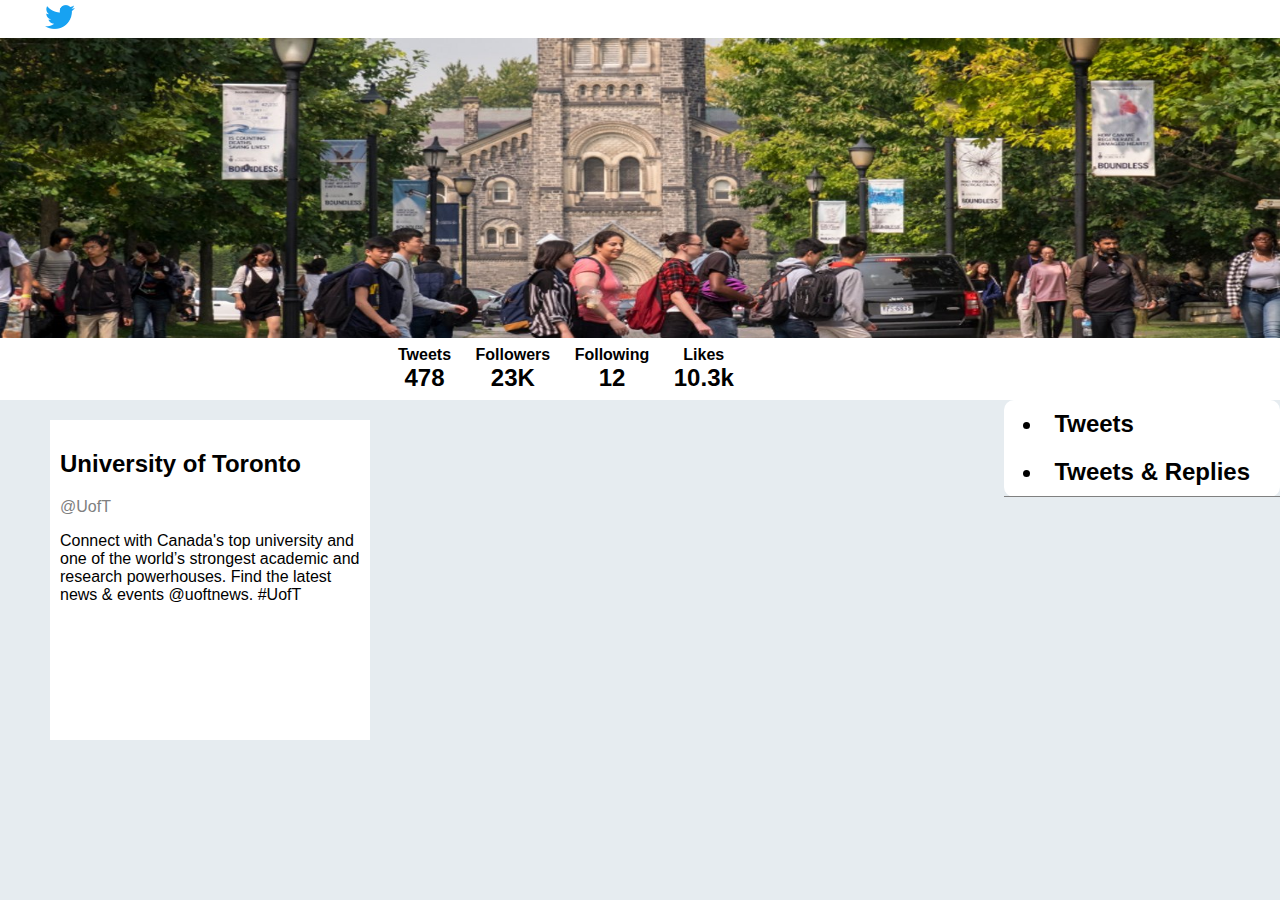
==== exercise 1/e1.html @ 3959eb24 "working on exercise 1" ====
<!DOCTYPE html>
<html lang="en">
 
 <head>
 	<meta charset="utf-8">
    <title>Exercise 1: Twitter Layout</title>
    <link rel="stylesheet" type="text/css" href="e1_style.css">
 </head>

 <body>
 	
 	<!-- The header -->
 	<div id="header">
 		<!-- Twitter logo goes in here -->
 		<img class = "birdLogo" src = "bird.png"/>
 	</div>

	<!-- The big banner image -->
 	<div id="banner"> <!-- Just holds the banner image, don't need to style this div. -->
		<img class = "bannerPic" src = "uoft_banner.jpeg"/>
 		<!-- Banner image goes in here -->
 		

 	</div>

 	<div id="profileStats">
 		<ul>
 			<!-- Style the list element: Label and number -->
			 <li>Tweets<br><span class="profileStatsNumber">478</span></li>
			 <li>Followers<br><span class="profileStatsNumber">23K</span></li>
			 <li>Following<br><span class="profileStatsNumber">12</span></li>
			 <li>Likes<br><span class="profileStatsNumber">10.3k</span></li>

 			<!-- Add the rest of the stats below -->


 		</ul>
 	</div>

 	<!-- The Profile Info Section -->
 	<div id="profileInfo">
 		<h2>University of Toronto</h2>
 		<p class="grey">@UofT</p>
 		<p>
 			Connect with Canada's top university and one of the world’s strongest academic and research powerhouses. Find the latest news & events @uoftnews. #UofT
		</p>
 	</div>


 	<!-- The Timeline Section -->
 	<div id='timeline'>

 		<div class='timelineHeader'>
 			<ul>
	 			<li><a href="">Tweets</a></li>
	 			<li><a href="">Tweets & Replies</a></li>
 			</ul>
 		</div>

 		<!-- First tweet -->
 		<div class='tweet'>
 			<!-- Put the tweet icon and content in this div.
 			You should have two divs inside this div: one that is a container for the tweet icon,
 			and one that has the content of the tweet.
 			Remember to look in the starter CSS for appropriate class names that 
 			match these descriptions. -->


 		</div>

 		<!-- Second tweet -->
 		<div class='tweet'>
 			<!-- Reuse all of the tweet classes from the one above, 
 			and just change the content of the tweet. -->


 		</div>

		<!-- Add your own tweet below -->





 	</div>
 </body>
</html>
---- exercise 1/e1_style.css ----
/*** Exercise 1: Twitter CSS ***/

/*
#### You should not have to change the given property values. ###
*/

/*** Completed body style below ***/
body {
	background-color: #e6ecf0;
	margin: 0;
	font-family: "Helvetica Neue", Helvetica, sans-serif;
}

/*** Removes default style from links ***/
a {
 	text-decoration: none;
 	color: black;
}

/***********************************************
********** Add to the selectors below **********
************************************************/

/* You only need to add where it says "Add properties below" */


/*** Header and banner styles below ***/

#header {
	padding: 5px;
	background-color: white;
	
}

.birdLogo {
	/* Add properties below */
	width: 30px;
	margin-left: 40px;
}

.bannerPic {
	display: block;
	width: 100%;
	
	/* Add properties below */
	height: 300px;
}


/*** Profile Statistics Bar styles below ***/

#profileStats {
	padding: 5px;
	background-color: white;
}

#profileStats ul {
	margin: 0px;
	padding: 3px;
	
	/* Add properties below */
	margin-left: 390px;
}

#profileStats ul li {
	margin-right: 20px;
	font-weight: bold;
	list-style: none; /* Gets rid of list bullet points */
	text-align: center;

	/* Add a proper display property: We want the stats to have 
	a height, but also appear side-by-side */

	display: inline-block;
		
}

.profileStatsNumber {
	display: block;
	
	/* Add properties below */
	font-size: 1.5em;
}


/*** Profile info box styles below ***/

#profileInfo {
	background-color: white;
	padding: 10px;
	
	/* Add properties below */
	float: left;
	margin: 20px 0 0 50px;
	width: 300px;
	min-height: 300px;
}


/*** Timeline styles below ***/

#timeline {
	border-radius: 10px;
	background-color: white;

	/* Add properties below */
	float: right;
}

.timelineHeader {
	border-bottom: 1px solid grey;
}

.timelineHeader ul {
	margin: 0px;
}

.timelineHeader ul li {
	padding: 10px;
	margin-right: 20px;
	font-size: 150%;
	font-weight: bold;

	/* Add properties below */
	

}


/*** Tweet styles below ***/

.tweet {
	background-color: white;
	
	/* Add properties below */

}

/* For the div that holds the tweet icon */
.tweetIconContainer {

	/* Add properties below */

}

.tweetIcon {

	/* Add properties below */

}

.tweetContent {
	margin: 0px;

	/* Add properties below */

}

/* For pictures inside tweets (like the Robarts pic) */
.tweetContentPicture {
	/* Add properties below */
	
}


/* Style the big profile picture circle here. */
#bigProfilePicCircle {
	/* Add properties below */

}


/** Some font color classes for you to use. **/
.grey {
	color: grey;
}


.hashtag {
	color: #5088e9;
}
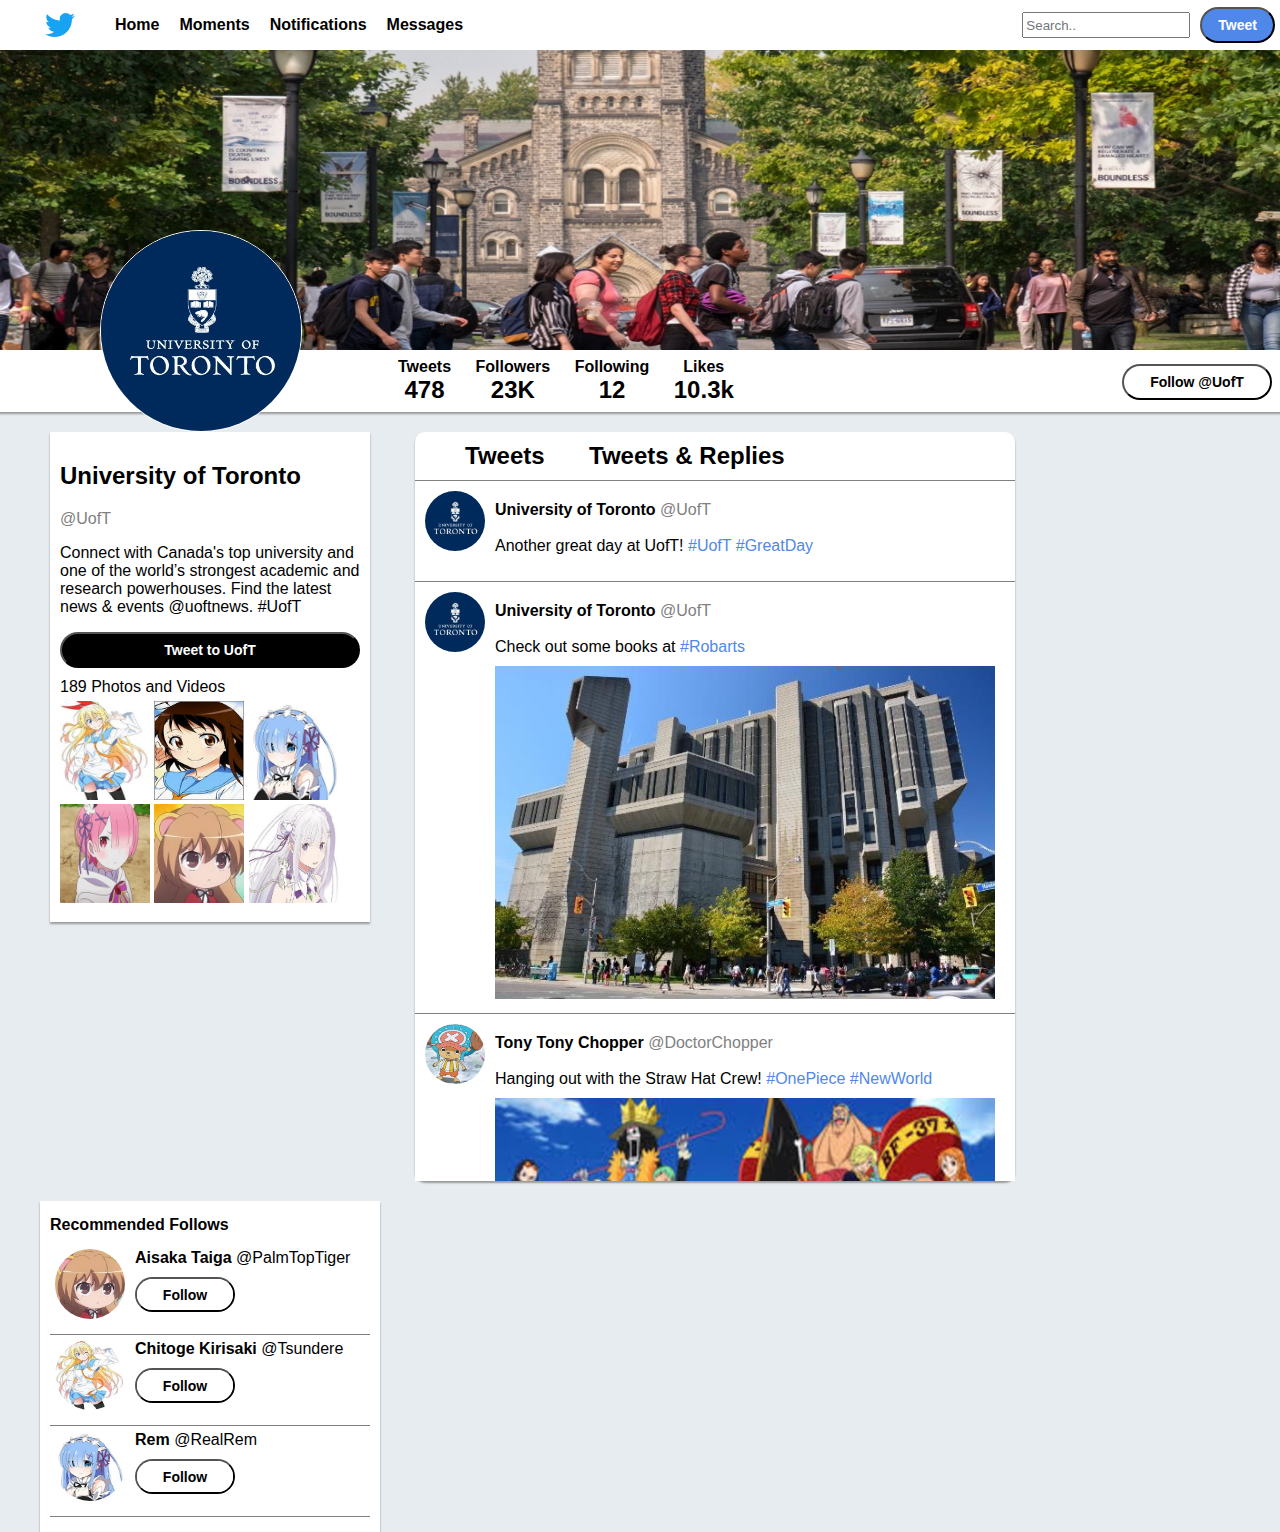
==== commit e13938bc: "finished exercise 1" ====
--- a/exercise 1/e1.html
+++ b/exercise 1/e1.html
@@ -8,19 +8,27 @@
  </head>
 
  <body>
- 	
+	<img src = "uoft.jpg" id = "bigProfilePicCircle">
  	<!-- The header -->
  	<div id="header">
- 		<!-- Twitter logo goes in here -->
- 		<img class = "birdLogo" src = "bird.png"/>
+		 <!-- Twitter logo goes in here -->
+
+		<img class = "birdLogo" src = "bird.png"/>
+		<a href=""> Home </a>
+		<a href=""> Moments </a>
+		<a href=""> Notifications </a>
+		<a href=""> Messages </a>
+		 
+		 <input type="text" class = "tweetSearch" placeholder="Search..">
+		 <button class = "tweetButton">Tweet</button>
+
+
  	</div>
 
 	<!-- The big banner image -->
  	<div id="banner"> <!-- Just holds the banner image, don't need to style this div. -->
 		<img class = "bannerPic" src = "uoft_banner.jpeg"/>
  		<!-- Banner image goes in here -->
- 		
-
  	</div>
 
  	<div id="profileStats">
@@ -32,9 +40,10 @@
 			 <li>Likes<br><span class="profileStatsNumber">10.3k</span></li>
 
  			<!-- Add the rest of the stats below -->
+			 <button>Follow @UofT</button> 
 
-
- 		</ul>
+		</ul>
+		
  	</div>
 
  	<!-- The Profile Info Section -->
@@ -44,6 +53,17 @@
  		<p>
  			Connect with Canada's top university and one of the world’s strongest academic and research powerhouses. Find the latest news & events @uoftnews. #UofT
 		</p>
+		<button class = "profileInfoButton">Tweet to UofT</button>
+
+		<div class = "info">189 Photos and Videos</div>
+		<div class = "infoPhotos">
+			<img src = "extra/chitoge.jpeg">
+			<img src = "extra/onodera.jpeg">
+			<img src = "extra/rem.jpeg">
+			<img src = "extra/ram.jpeg">
+			<img src = "extra/taiga.jpeg">
+			<img src = "extra/emilia.jpeg">
+		</div>
  	</div>
 
 
@@ -56,7 +76,7 @@
 	 			<li><a href="">Tweets & Replies</a></li>
  			</ul>
  		</div>
-
+		 <div class = "scroll">
  		<!-- First tweet -->
  		<div class='tweet'>
  			<!-- Put the tweet icon and content in this div.
@@ -64,24 +84,82 @@
  			and one that has the content of the tweet.
  			Remember to look in the starter CSS for appropriate class names that 
  			match these descriptions. -->
+			<div class = "tweetIconContainer">
+				<img class = "tweetIcon" src = "uoft.jpg"/>
+			</div>
+			<div class = "tweetContent">
+				<strong> University of Toronto </strong> <span class = "grey">@UofT</span>
+				<br><br> Another great day at UofT! <span class = "hashtag">#UofT #GreatDay</span>
 
-
+			</div>
  		</div>
 
  		<!-- Second tweet -->
  		<div class='tweet'>
  			<!-- Reuse all of the tweet classes from the one above, 
  			and just change the content of the tweet. -->
-
+			 <div class = "tweetIconContainer">
+					<img class = "tweetIcon" src = "uoft.jpg"/>
+			</div>
+			<div class = "tweetContent">
+				<strong> University of Toronto </strong> <span class = "grey">@UofT</span>
+				<br><br> Check out some books at <span class = "hashtag">#Robarts</span>
+				<img src = "robarts.jpg" class = "tweetContentPicture">
+			</div>
 
  		</div>
 
 		<!-- Add your own tweet below -->
-
-
-
-
-
- 	</div>
+		<div class='tweet'>
+				<!-- Reuse all of the tweet classes from the one above, 
+				and just change the content of the tweet. -->
+			<div class = "tweetIconContainer">
+					<img class = "tweetIcon" src = "extra/chopper.jpeg"/>
+			</div>
+			<div class = "tweetContent">
+				<strong> Tony Tony Chopper   </strong> <span class = "grey">@DoctorChopper</span>
+				<br><br> Hanging out with the Straw Hat Crew! <span class = "hashtag">#OnePiece #NewWorld</span>
+				<img src = "extra/onepiece.jpg" class = "tweetContentPicture">
+			</div>
+		</div>
+	</div>
+	 </div>
+	 <div class = "extra">
+		 <div class = "extraBox">
+			<Strong> Recommended Follows </Strong>
+			<div class = "space"></div>
+			<div class = "whoToFollow">
+				<div class = "right">
+					<img class = "followImg" src = "extra/taiga.jpeg">
+				</div>
+				<div>
+					<Strong>Aisaka Taiga</Strong> @PalmTopTiger
+				</div>
+				<div class = "space"></div>
+				<button class = "followButton">Follow</button>
+			</div>
+			<div class = "whoToFollow">
+					<div class = "right">
+						<img class = "followImg" src = "extra/chitoge.jpeg">
+					</div>
+					<div>
+						<Strong>Chitoge Kirisaki</Strong> @Tsundere
+					</div>
+					<div class = "space"></div>
+					<button class = "followButton">Follow</button>
+				</div>
+			
+			<div class = "whoToFollow">
+					<div class = "right">
+						<img class = "followImg" src = "extra/rem.jpeg">
+					</div>
+					<div>
+						<Strong>Rem</Strong> @RealRem
+					</div>
+					<div class = "space"></div>
+					<button class = "followButton">Follow</button>
+			</div>
+		</div>
+	 </div>
  </body>
 </html>
--- a/exercise 1/e1_style.css
+++ b/exercise 1/e1_style.css
@@ -29,13 +29,45 @@
 #header {
 	padding: 5px;
 	background-color: white;
-	
+	display: flex;
+	align-items: center;
+	height: 40px;
+}
+
+#header a {
+	margin-right: 20px;
+	font-weight: bold;
+}
+
+
+/* inspired by twitter button */
+button {
+	float: right;
+	color: #fff;
+	background-color: #5088e9;
+	border-radius: 100px;
+    font-size: 14px;
+    font-weight: bold;
+    line-height: 20px;
+    padding: 6px 16px;
+	cursor: pointer;
+}
+
+#header input {
+	margin-left: auto;
+}
+
+.tweetSearch {
+	margin-right: 10px;
+	height: 20px;
+	width: 160px;
 }
 
 .birdLogo {
 	/* Add properties below */
 	width: 30px;
 	margin-left: 40px;
+	margin-right: 40px;
 }
 
 .bannerPic {
@@ -52,6 +84,8 @@
 #profileStats {
 	padding: 5px;
 	background-color: white;
+	-moz-box-shadow: 0 0 2px 2px #999;
+	-webkit-box-shadow: 0 0 2px 2px #999;
 }
 
 #profileStats ul {
@@ -74,7 +108,14 @@
 	display: inline-block;
 		
 }
-
+#profileStats button{
+	margin: 6px 0;
+	background-color: white;
+	border-color: black;
+	color: black;
+	width: 150px;
+	overflow: auto;
+}
 .profileStatsNumber {
 	display: block;
 	
@@ -94,9 +135,33 @@
 	margin: 20px 0 0 50px;
 	width: 300px;
 	min-height: 300px;
-}
-
-
+	-moz-box-shadow: 0 2px 2px 0 #999;
+	-webkit-box-shadow: 0 2px 2px 0 #999;
+}
+
+.profileInfoButton {
+	width: 100%;
+	background-color: black;
+	color: white;
+	margin-bottom: 10px;
+}
+
+.info {
+	font-weight: lighter;
+	margin-bottom: 5px;
+}
+
+.infoPhotos {
+	font-weight: lighter;
+	margin-bottom: 5px;
+}
+
+.infoPhotos img {
+	position: relative;
+	width: 30%;
+	height: 99px;
+	cursor: pointer;
+}
 /*** Timeline styles below ***/
 
 #timeline {
@@ -104,11 +169,20 @@
 	background-color: white;
 
 	/* Add properties below */
-	float: right;
-}
-
+	float: left;
+	width: 600px;
+	margin: 20px 0 0 45px;
+	-moz-box-shadow: 0 2px 2px 0 #999;
+	-webkit-box-shadow: 0 2px 2px 0 #999;
+	
+}
+.scroll {
+	overflow-y: scroll;
+	height: 700px;
+}
 .timelineHeader {
 	border-bottom: 1px solid grey;
+
 }
 
 .timelineHeader ul {
@@ -122,7 +196,7 @@
 	font-weight: bold;
 
 	/* Add properties below */
-	
+	display: inline-block;
 
 }
 
@@ -133,49 +207,105 @@
 	background-color: white;
 	
 	/* Add properties below */
-
+	min-height: 100px;
+	overflow: auto;
+	border-bottom: 1px solid grey;
 }
 
 /* For the div that holds the tweet icon */
 .tweetIconContainer {
 
 	/* Add properties below */
-
+	width: 80px;
+	float: left;
 }
 
 .tweetIcon {
 
 	/* Add properties below */
-
+	height: 60px;
+	width: 60px;
+	margin: 10px 10px 0 10px;
+	border-radius: 50%;
 }
 
 .tweetContent {
 	margin: 0px;
 
 	/* Add properties below */
-
-}
+	width: 520px;
+	margin-top: 20px;
+	float: left;
+}
+
 
 /* For pictures inside tweets (like the Robarts pic) */
 .tweetContentPicture {
 	/* Add properties below */
-	
+	max-width: 500px;
+	margin: 10px 0;
 }
 
 
 /* Style the big profile picture circle here. */
 #bigProfilePicCircle {
 	/* Add properties below */
-
-}
-
-
+	position: absolute;
+	width: 200px;
+	height: 200px;
+	border-radius: 50%;
+	margin: 230px 0 0 100px;
+	border: 1.5px solid white;
+
+}
+
+.extra {
+	margin: 0 50px 0 40px;
+	float: left;
+}
+
+.extraBox {
+	padding: 15px 10px;
+	background-color: white;
+	margin-top: 20px;
+	width: 320px;
+	-moz-box-shadow: 0 2px 2px 0 #999;
+	-webkit-box-shadow: 0 2px 2px 0 #999;
+	overflow: auto;
+}
+
+.whoToFollow {
+	padding: 5px 5px;
+	border-bottom: 0.5px solid gray;
+	min-height: 80px;
+}
+
+.followImg {
+	float: left;
+	width: 70px;
+	height: 70px;
+	border-radius: 50%;
+	margin-right: 10px;
+}
+
+.followButton { 
+	height: 35px;
+	background-color: white;
+	border-color: black;
+	color: black;
+	width: 100px;
+	overflow: auto;	
+	float: none;
+}
 /** Some font color classes for you to use. **/
 .grey {
 	color: grey;
-}
-
-
+	margin-bottom: 5px;
+}
+
+.space {
+	height: 10px;
+}
 .hashtag {
 	color: #5088e9;
 }
